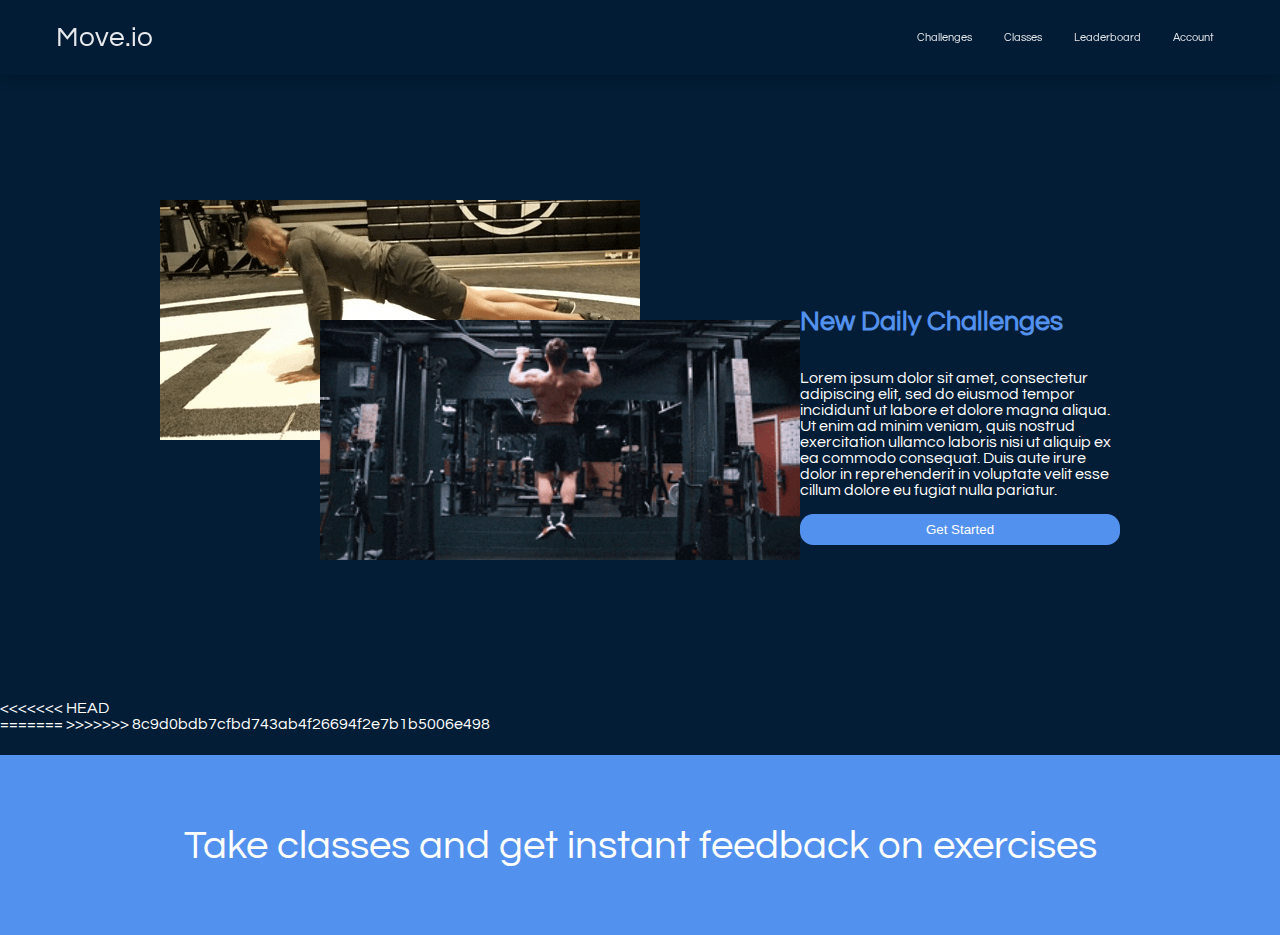
==== templates/page.html @ a09aa1d9 "merge" ====
<html>
  <head>
    <title>Sample app</title>
    <link
      ...
      href="{{ url_for('static', filename='stylesheets/style.css') }}"
    />
    <link rel="stylesheet" href="../static/styles/styles.css" />
    <script src="../static/move.js"></script>
    <link rel="preconnect" href="https://fonts.googleapis.com" />
    <link rel="preconnect" href="https://fonts.gstatic.com" crossorigin />
    <link
      href="https://fonts.googleapis.com/css2?family=Noto+Sans&family=Questrial&display=swap"
      rel="stylesheet"
    />
  </head>
  <body>
    <navbar>
      <ul id="logo-menu">
        <li id="moveio">Move.io</li>
      </ul>
      <ul id="menu-items">
        <li id="challenge_btn">Challenges</li>
        <li id="classes_btn">Classes</li>
        <li id="leaderboard_btn">Leaderboard</li>
        <li id="account_btn">Account</li>
      </ul>
    </navbar>
    <section id="hero" class="pages">
      <div id="demonstrations">
        <div id="demonstration"></div>
        <div id="demonstration2"></div>
      </div>
      <div id="description">
        <h1>New Daily Challenges</h1>
        <p>
          Lorem ipsum dolor sit amet, consectetur adipiscing elit, sed do
          eiusmod tempor incididunt ut labore et dolore magna aliqua. Ut enim ad
          minim veniam, quis nostrud exercitation ullamco laboris nisi ut
          aliquip ex ea commodo consequat. Duis aute irure dolor in
          reprehenderit in voluptate velit esse cillum dolore eu fugiat nulla
          pariatur.
        </p>
        <button id="start">Get Started</button>
      </div>
      <section id="transition-banner">
        Take classes and get instant feedback on exercises
      </section>
      <section id="featured"></section>
    </section>

    <section id="challenges" class="pages hidden">
      <div id="challenge_box" class="col-lg-8 offset-lg-2">
        <h1 class="mt-5">Daily Challenge Feb. 27 2022</h1>
        <img id="challenge_window" class="hero" src="" width="100%" />
      </div>
      <div id="inst"></div>
    </section>
<<<<<<< HEAD

    <section id="classes" class="pages hidden">
      <div id="squat" class="class-card">
        <div class="class-img"></div>
        <div class="class-desc">
          <h1>Squat</h1>
          <h4>25minutes</h4>
          <h4>
            8 sessions. Squats help build a strong foundation to any body.
          </h4>
        </div>
      </div>
      <div id="pushup" class="class-card">
        <div class="class-img"></div>
        <div class="class-desc">
          <h1>Squat</h1>
          <h4>25minutes</h4>
          <h4>
            8 sessions. Squats help build a strong foundation to any body.
          </h4>
        </div>
      </div>
    </section>
    <section id="classes" class="pages hidden"></section>
    <section id="squats">
      <div id="squats_box" class="col-lg-8 offset-lg-2 pages">
        <img
          id="squats_window"
          class="hero"
          src=""
          width="100%"
        />
      </div>
      <div id="inst2"></div>
    </section>
=======
    <section id="classes" class="pages hidden"></section>
>>>>>>> 8c9d0bdb7cfbd743ab4f26694f2e7b1b5006e498
    <section id="leaderboard" class="pages hidden">
      <div id="podium_area">
        <div id="bronze" class="podium"></div>
        <div id="gold" class="podium"></div>
        <div id="silver" class="podium"></div>
      </div>
    </section>
    <section id="account" class="pages hidden">
      <div id="profileCard">
        <div id="leftCard">
          <p class="name ans"><b>Welcome! Shawn Cho</b></p>
          <p class="title">Consequetive logins:</p>
          <p class="ans">2</p>
          <p class="title">Longest Streak:</p>
          <p class="ans">2</p>
          <p class="title">Favorite Exercise:</p>
          <p class="ans">Pushup</p>
        </div>
        <div id="rightCard">
          <p>Your Recent Pushup Numbers</p>
          <canvas id="myChart"></canvas>
        </div>
      </div>
    </section>
    <section id="login" class="pages hidden"></section>
  </body>
  <script src="https://cdn.jsdelivr.net/npm/chart.js"></script>
</html>
---- static/styles/styles.css ----
html {
  font-size: 8px;
  margin: 0px;
}

@media only screen and (min-width: 150px) {
  html {
    font-size: 6px;
  }
}

@media only screen and (min-width: 480px) {
  html {
    font-size: 10px;
  }
}

@media only screen and (min-width: 768px) {
  html {
    font-size: 14px;
  }
}

@media only screen and (min-width: 1024px) {
  html {
    font-size: 16px;
  }
}

@media only screen and (min-width: 1600px) {
  html {
    font-size: 21px;
  }
}

navbar {
  display: flex;
  align-items: center;
  background-color: #021d35;
  opacity: 0.9;
  box-shadow: 0px 3px 15px rgba(0, 0, 0, 0.2);
  font-size: 0.7em;
  position: fixed; /* Set the navbar to fixed position */
  width: 100%; /* Full width */
  padding-top: 0.8em;
  padding-bottom: 0.8em;
}

#moveio {
  font-size: 2.5em;
  text-decoration: none;
  color: white;
}

body {
  margin: 0px;
  font-family: "Questrial", sans-serif;
  background-color: #021d35;
  color: white;
}

#hero {
  width: 100%;
  display: flex;
  justify-content: space-evenly;

  height: 50vh;
  padding: 200px 0 50px 0;
  flex-wrap: wrap;
}

#description {
  padding: 10vh 0 10vh 0;
  width: 25vw;
  display: flex;
  flex-direction: column;
  justify-content: space-between;
}

#description h1 {
  font-size: 1.7em;
  color: #5391ee;
}

li {
  display: block;
  color: white;
  text-align: center;
  padding: 14px 16px;
  text-decoration: none;
  border-radius: 30px;
  transition: all 0.2s ease-in-out;
}

li:hover {
  background-color: #2f3e4b;
  color: white;
  cursor: pointer;
  transform: scale(1.1);
}

navbar li {
  float: left;
}

ul {
  list-style-type: none;
  margin: 0;
  overflow: hidden;
  width: 100%;
}

#menu-items {
  display: flex;
  justify-content: flex-end;
  flex-wrap: wrap;
  color: black;
  padding-right: 50px;
}

#demonstration {
  background-image: url(../images/pushup.gif);
  height: 15em;
  width: 30em;
  background-position: center;
  background-size: cover;
  background-repeat: no-repeat;
}

#demonstration2 {
  background-image: url(../images/pullup.gif);
  height: 15em;
  width: 30em;
  background-position: center;
  background-size: cover;
  background-repeat: no-repeat;
  position: absolute;
  left: 20em;
  top: 20em;
}

#start {
  background-color: #5391ee;
  color: white;
  border-style: none;
  width: 100%;
  border-radius: 1em;
  padding-top: 0.6em;
  padding-bottom: 0.6em;
  transition: all 0.2s ease-in-out;
}

#start:hover {
  transform: scale(1.3);
  cursor: pointer;
}

#transition-banner {
  background-color: #5391ee;
  width: 100%;
  height: 20vh;
  font-size: 2.5em;
  display: flex;
  justify-content: center;
  align-items: center;
  margin-top: 3em;
}

.hidden {
  display: none !important;
}

.pages {
  width: 100%;
  display: flex;
  justify-content: space-evenly;
  height: 100%;
}

.card {
  width: 25%;
  height: 30%; /* Set width of cards */
  border: 1px solid #ef9a9a; /* Set up Border */
  border-radius: 4px; /* Slightly Curve edges */
  overflow: hidden; /* Fixes the corners */
  display: flex; /* Children use Flexbox */
  flex-direction: column; /* Rotate Axis */
}

.card-header {
  color: #d32f2f;
  text-align: center;
  font-size: 12px;
  font-weight: 600;
  border-bottom: 1px solid #ef9a9a;
  background-color: #ffebee;
  padding: 5px 10px;
}

.card-main {
  display: flex; /* Children use Flexbox */
  flex-direction: column; /* Rotate Axis to Vertical */
  justify-content: center; /* Group Children in Center */
  align-items: center; /* Group Children in Center (+axis) */
  padding: 15px 0; /* Add padding to the top/bottom */
}

#podium_area {
  width: 80%;
  flex-direction: column;
}
.podium {
  width: 80%;
  height: 30%; /* Set width of cards */
  border: 1px solid #ef9a9a; /* Set up Border */
  border-radius: 4px; /* Slightly Curve edges */
  overflow: hidden; /* Fixes the corners */
  display: flex; /* Children use Flexbox */
  flex-direction: row; /* Rotate Axis */
  background-color: #021d35;
  justify-content: space-evenly;
}

.class-desc {
  font-size: 0.75em;
  padding: 1em;
}

.class-card {
  background: white;
  color: black;
  height: 40%;
  width: 20%;
  border: solid 1px grey;

  border-radius: 1em;
  transition: all 0.2s ease-in-out;
  margin: 1em;
  box-shadow: 0 4px 8px 0 rgba(0, 0, 0, 0.2), 0 6px 20px 0 rgba(0, 0, 0, 0.19);
}

.class-card:hover {
  transform: scale(1.3);
  cursor: pointer;
}

.name {
  font-size: 32;
}

.ans {
  color: rgb(255, 99, 132);
}

.title {
  font-size: 27;
  margin-bottom: 0px;
}

#classes {
  padding-top: 20vh;
  width: 75%;
  padding-left: 5em;
  padding-right: 5em;
  height: 100vh;
  align-self: center;
  flex-wrap: wrap;
  display: flex;
  justify-content: space-between;
  margin: auto;
}

.class-img {
  background-position: center;
  background-size: cover;
  background-repeat: no-repeat;
  width: 100%;
  height: 50%;
  border-radius: 1em;
}

#squat .class-img {
  background-image: url("https://experiencelife.lifetime.life/wp-content/uploads/2021/03/Pull-Ups-1280x720.jpg");
}

.col-lg-8,
.offset-lg-2 {
  align-self: center;
  text-align: center;
}

#challenge_window {
  border: solid 3px #5391ee;
}

#profileCard {
  display: flex;
  padding-top: 100px;
  width: 70%;
}

#rightCard {
  width: 110%;
}

#leftCard {
  display: flex;
  flex-direction: column;
  padding-right: 5%;
}

.instruction {
  display: flex;
  flex-direction: column;
  justify-content: center;
  height: 15em;
  width: 30em;
  background-position: center;
  background-size: cover;
  background-repeat: no-repeat;
  position: absolute;
  left: 20em;
  top: 20em;
}

.inst {
  align-self: center;
  text-align: center;
}

#ready-btn {
  display: block;
  color: white;
  text-align: center;
  padding: 14px 16px;
  text-decoration: none;
  border-radius: 30px;
  transition: all 0.2s ease-in-out;
}

#ready-btn:hover {
  background-color: #2f3e4b;
  color: white;
  cursor: pointer;
  transform: scale(1.1);
}

.inst-image {
  background-image: url("https://media.istockphoto.com/photos/beautiful-young-sports-lady-doing-push-ups-while-workout-at-home-picture-id1254996126?k=20&m=1254996126&s=612x612&w=0&h=rsKgWYDbSHmyNJ5h40FNtsMVOV-J9AWp8YzuTt-Y2X8=");
  background-position: center;
  background-size: cover;
  background-repeat: no-repeat;
  width: 600px;
  min-height: -webkit-fill-available;
  border-radius: 1em;
}
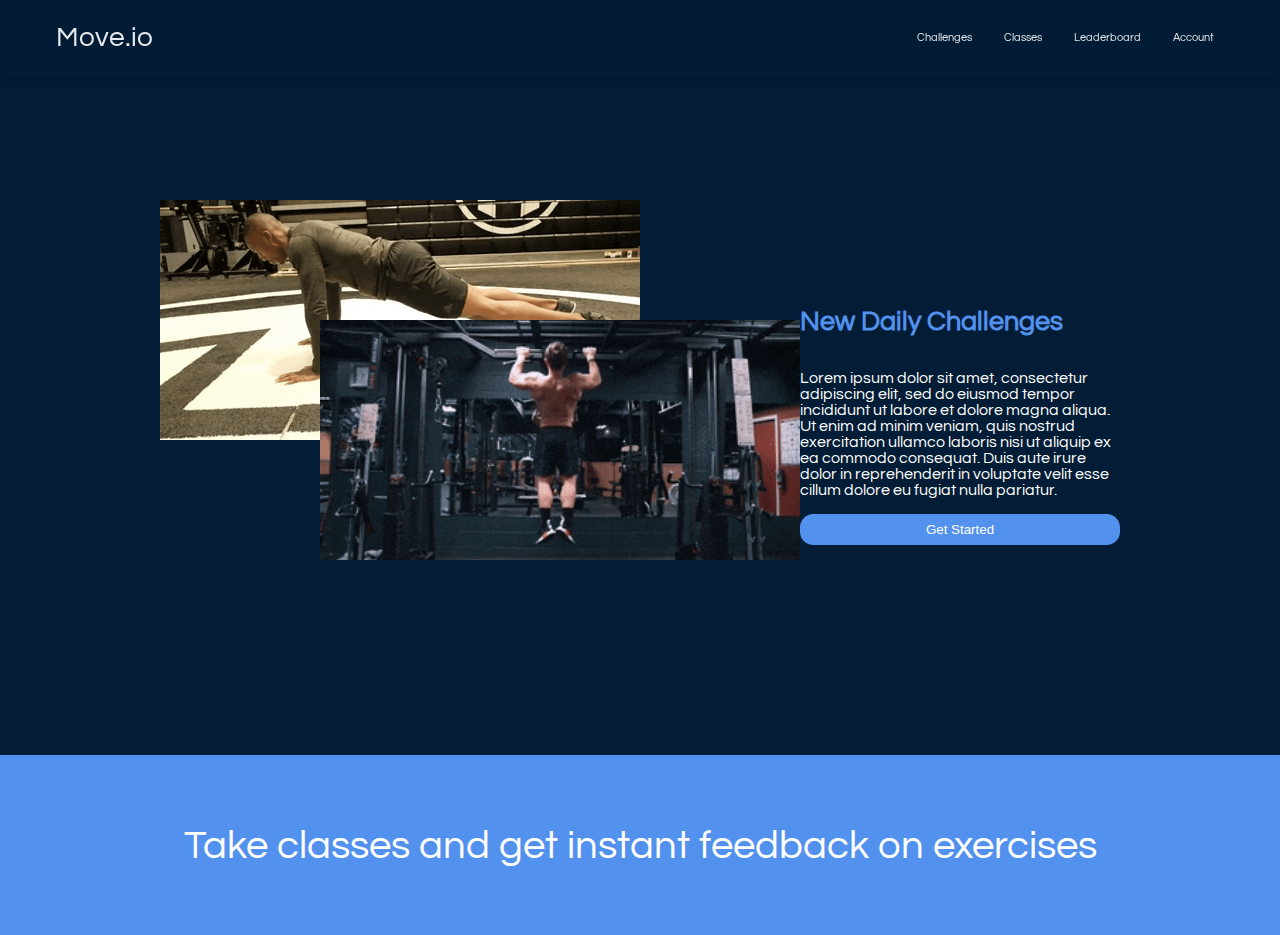
==== commit b02cf42f: "merge" ====
--- a/templates/page.html
+++ b/templates/page.html
@@ -56,7 +56,6 @@
       </div>
       <div id="inst"></div>
     </section>
-<<<<<<< HEAD
 
     <section id="classes" class="pages hidden">
       <div id="squat" class="class-card">
@@ -92,9 +91,6 @@
       </div>
       <div id="inst2"></div>
     </section>
-=======
-    <section id="classes" class="pages hidden"></section>
->>>>>>> 8c9d0bdb7cfbd743ab4f26694f2e7b1b5006e498
     <section id="leaderboard" class="pages hidden">
       <div id="podium_area">
         <div id="bronze" class="podium"></div>
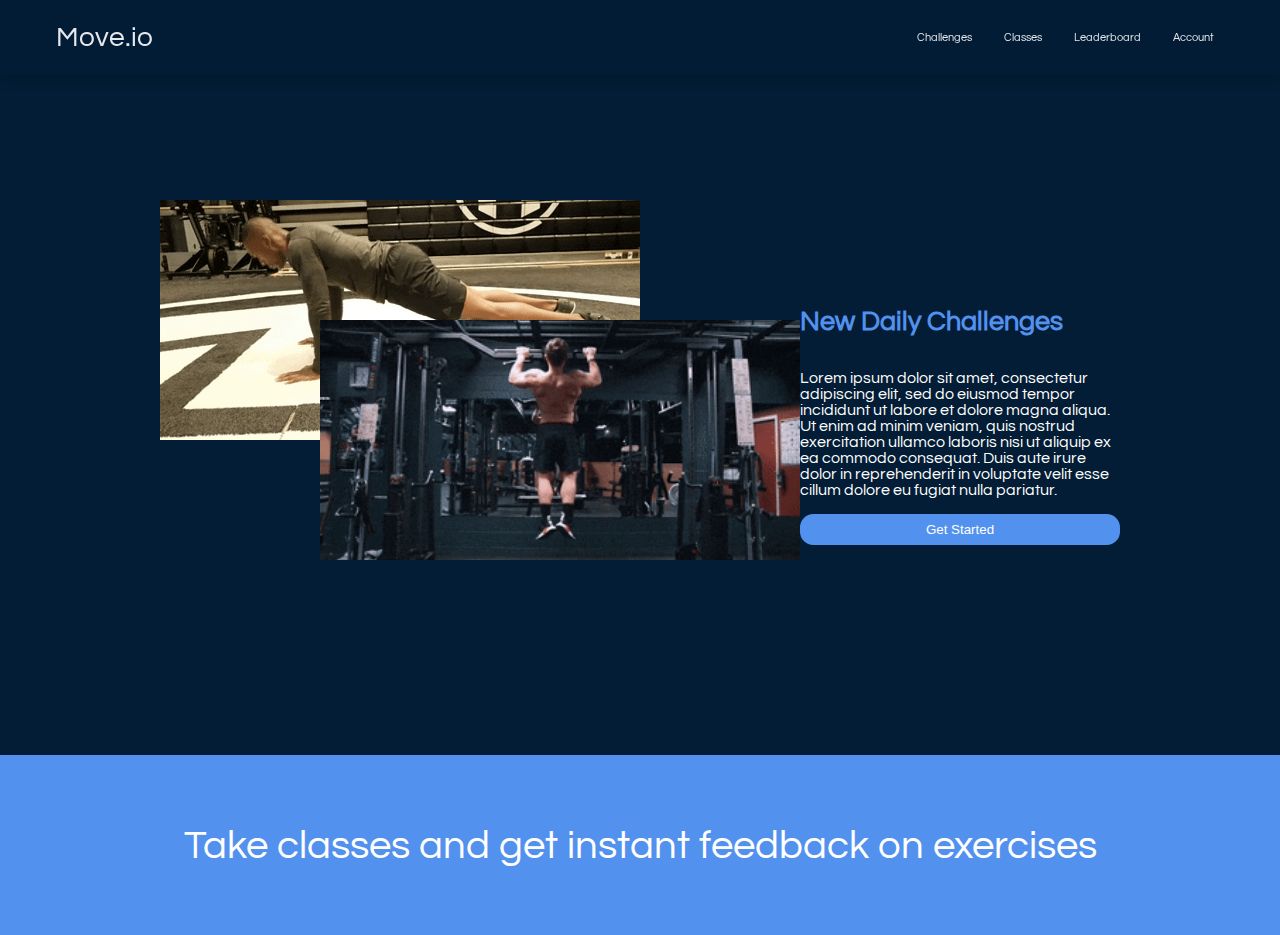
==== commit 70f60e6c: "leaderboard" ====
--- a/templates/page.html
+++ b/templates/page.html
@@ -56,47 +56,23 @@
       </div>
       <div id="inst"></div>
     </section>
-
-    <section id="classes" class="pages hidden">
-      <div id="squat" class="class-card">
-        <div class="class-img"></div>
-        <div class="class-desc">
-          <h1>Squat</h1>
-          <h4>25minutes</h4>
-          <h4>
-            8 sessions. Squats help build a strong foundation to any body.
-          </h4>
+    <section id="classes" class="pages hidden"></section>
+    <section id="leaderboard" class="pages hidden">
+      <div id="podium_area">
+        <div id="bronze" class="podium">
+          <h4>Shawn Cho</h4>
+          <p>25 Points</p>
+        </div>
+        <div id="gold" class="podium">
+          <h4>Sohshun</h4>
+          <p>27 Points</p>
+        </div>
+        <div id="silver" class="podium">
+          <h4>Woo Young</h4>
+          <p>26 Points</p>
         </div>
       </div>
-      <div id="pushup" class="class-card">
-        <div class="class-img"></div>
-        <div class="class-desc">
-          <h1>Squat</h1>
-          <h4>25minutes</h4>
-          <h4>
-            8 sessions. Squats help build a strong foundation to any body.
-          </h4>
-        </div>
-      </div>
-    </section>
-    <section id="classes" class="pages hidden"></section>
-    <section id="squats">
-      <div id="squats_box" class="col-lg-8 offset-lg-2 pages">
-        <img
-          id="squats_window"
-          class="hero"
-          src=""
-          width="100%"
-        />
-      </div>
-      <div id="inst2"></div>
-    </section>
-    <section id="leaderboard" class="pages hidden">
-      <div id="podium_area">
-        <div id="bronze" class="podium"></div>
-        <div id="gold" class="podium"></div>
-        <div id="silver" class="podium"></div>
-      </div>
+      <div id="chart_ranking"></div>
     </section>
     <section id="account" class="pages hidden">
       <div id="profileCard">
--- a/static/styles/styles.css
+++ b/static/styles/styles.css
@@ -177,50 +177,6 @@
   height: 100%;
 }
 
-.card {
-  width: 25%;
-  height: 30%; /* Set width of cards */
-  border: 1px solid #ef9a9a; /* Set up Border */
-  border-radius: 4px; /* Slightly Curve edges */
-  overflow: hidden; /* Fixes the corners */
-  display: flex; /* Children use Flexbox */
-  flex-direction: column; /* Rotate Axis */
-}
-
-.card-header {
-  color: #d32f2f;
-  text-align: center;
-  font-size: 12px;
-  font-weight: 600;
-  border-bottom: 1px solid #ef9a9a;
-  background-color: #ffebee;
-  padding: 5px 10px;
-}
-
-.card-main {
-  display: flex; /* Children use Flexbox */
-  flex-direction: column; /* Rotate Axis to Vertical */
-  justify-content: center; /* Group Children in Center */
-  align-items: center; /* Group Children in Center (+axis) */
-  padding: 15px 0; /* Add padding to the top/bottom */
-}
-
-#podium_area {
-  width: 80%;
-  flex-direction: column;
-}
-.podium {
-  width: 80%;
-  height: 30%; /* Set width of cards */
-  border: 1px solid #ef9a9a; /* Set up Border */
-  border-radius: 4px; /* Slightly Curve edges */
-  overflow: hidden; /* Fixes the corners */
-  display: flex; /* Children use Flexbox */
-  flex-direction: row; /* Rotate Axis */
-  background-color: #021d35;
-  justify-content: space-evenly;
-}
-
 .class-desc {
   font-size: 0.75em;
   padding: 1em;
@@ -354,3 +310,69 @@
   min-height: -webkit-fill-available;
   border-radius: 1em;
 }
+
+#bronze {
+  background-image: url("../images/bronze.png");
+  height: 30vh;
+}
+
+#silver {
+  background-image: url("../images/silver.png");
+  height: 40vh;
+}
+
+#gold {
+  background-image: url("../images/gold.png");
+  height: 50vh;
+}
+
+.podium {
+  background-position: center;
+  background-size: cover;
+  background-repeat: no-repeat;
+  width: 15vw;
+}
+
+#podium_area {
+  display: flex;
+  justify-content: space-evenly;
+  align-items: flex-end;
+  align-self: center;
+  width: 80vw;
+  padding-top: 430px;
+  padding-bottom: 60px;
+}
+
+#bronze,
+#silver,
+#gold {
+  display: flex;
+  flex-direction: column;
+  justify-content: end;
+  align-items: center;
+}
+
+#chart_ranking {
+  display: flex;
+  flex-direction: column;
+}
+
+.ranking {
+  display: flex;
+  justify-content: space-between;
+  border: solid 2px #536c92;
+  width: 50vw;
+  height: 7vh;
+  border-radius: 15px;
+  padding: 0 2em 0 2em;
+  margin-bottom: 0.5em;
+}
+
+#leaderboard {
+  display: flex;
+  flex-direction: column;
+}
+
+#chart_ranking {
+  align-items: center;
+}
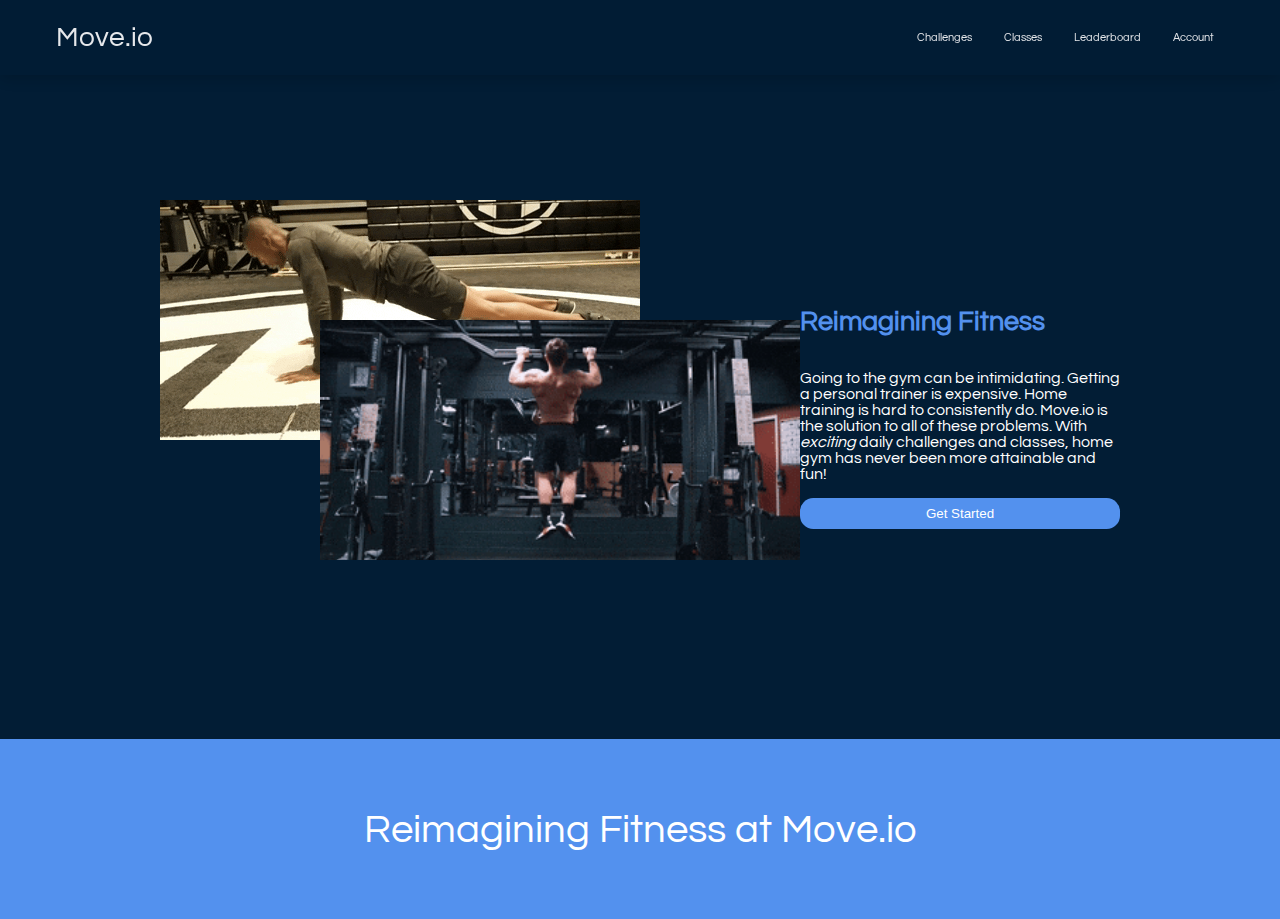
==== commit e302500e: "change text" ====
--- a/templates/page.html
+++ b/templates/page.html
@@ -32,19 +32,14 @@
         <div id="demonstration2"></div>
       </div>
       <div id="description">
-        <h1>New Daily Challenges</h1>
+        <h1>Reimagining Fitness</h1>
         <p>
-          Lorem ipsum dolor sit amet, consectetur adipiscing elit, sed do
-          eiusmod tempor incididunt ut labore et dolore magna aliqua. Ut enim ad
-          minim veniam, quis nostrud exercitation ullamco laboris nisi ut
-          aliquip ex ea commodo consequat. Duis aute irure dolor in
-          reprehenderit in voluptate velit esse cillum dolore eu fugiat nulla
-          pariatur.
+          Going to the gym can be intimidating. Getting a personal trainer is expensive. Home training is hard to consistently do. Move.io is the solution to all of these problems. With <em>exciting</em> daily challenges and classes, home gym has never been more attainable and fun!
         </p>
         <button id="start">Get Started</button>
       </div>
       <section id="transition-banner">
-        Take classes and get instant feedback on exercises
+        Reimagining Fitness at Move.io
       </section>
       <section id="featured"></section>
     </section>
@@ -56,7 +51,41 @@
       </div>
       <div id="inst"></div>
     </section>
+
+    <section id="classes" class="pages hidden">
+      <div id="squat" class="class-card">
+        <div class="class-img"></div>
+        <div class="class-desc">
+          <h1>Squat</h1>
+          <h4>25minutes</h4>
+          <h4>
+            8 sessions. Squats help build a strong foundation to any body.
+          </h4>
+        </div>
+      </div>
+      <div id="pushup" class="class-card">
+        <div class="class-img"></div>
+        <div class="class-desc">
+          <h1>Squat</h1>
+          <h4>25minutes</h4>
+          <h4>
+            8 sessions. Squats help build a strong foundation to any body.
+          </h4>
+        </div>
+      </div>
+    </section>
     <section id="classes" class="pages hidden"></section>
+    <section id="squats">
+      <div id="squats_box" class="col-lg-8 offset-lg-2 pages">
+        <img
+          id="squats_window"
+          class="hero"
+          src=""
+          width="100%"
+        />
+      </div>
+      <div id="inst2"></div>
+    </section>
     <section id="leaderboard" class="pages hidden">
       <div id="podium_area">
         <div id="bronze" class="podium">
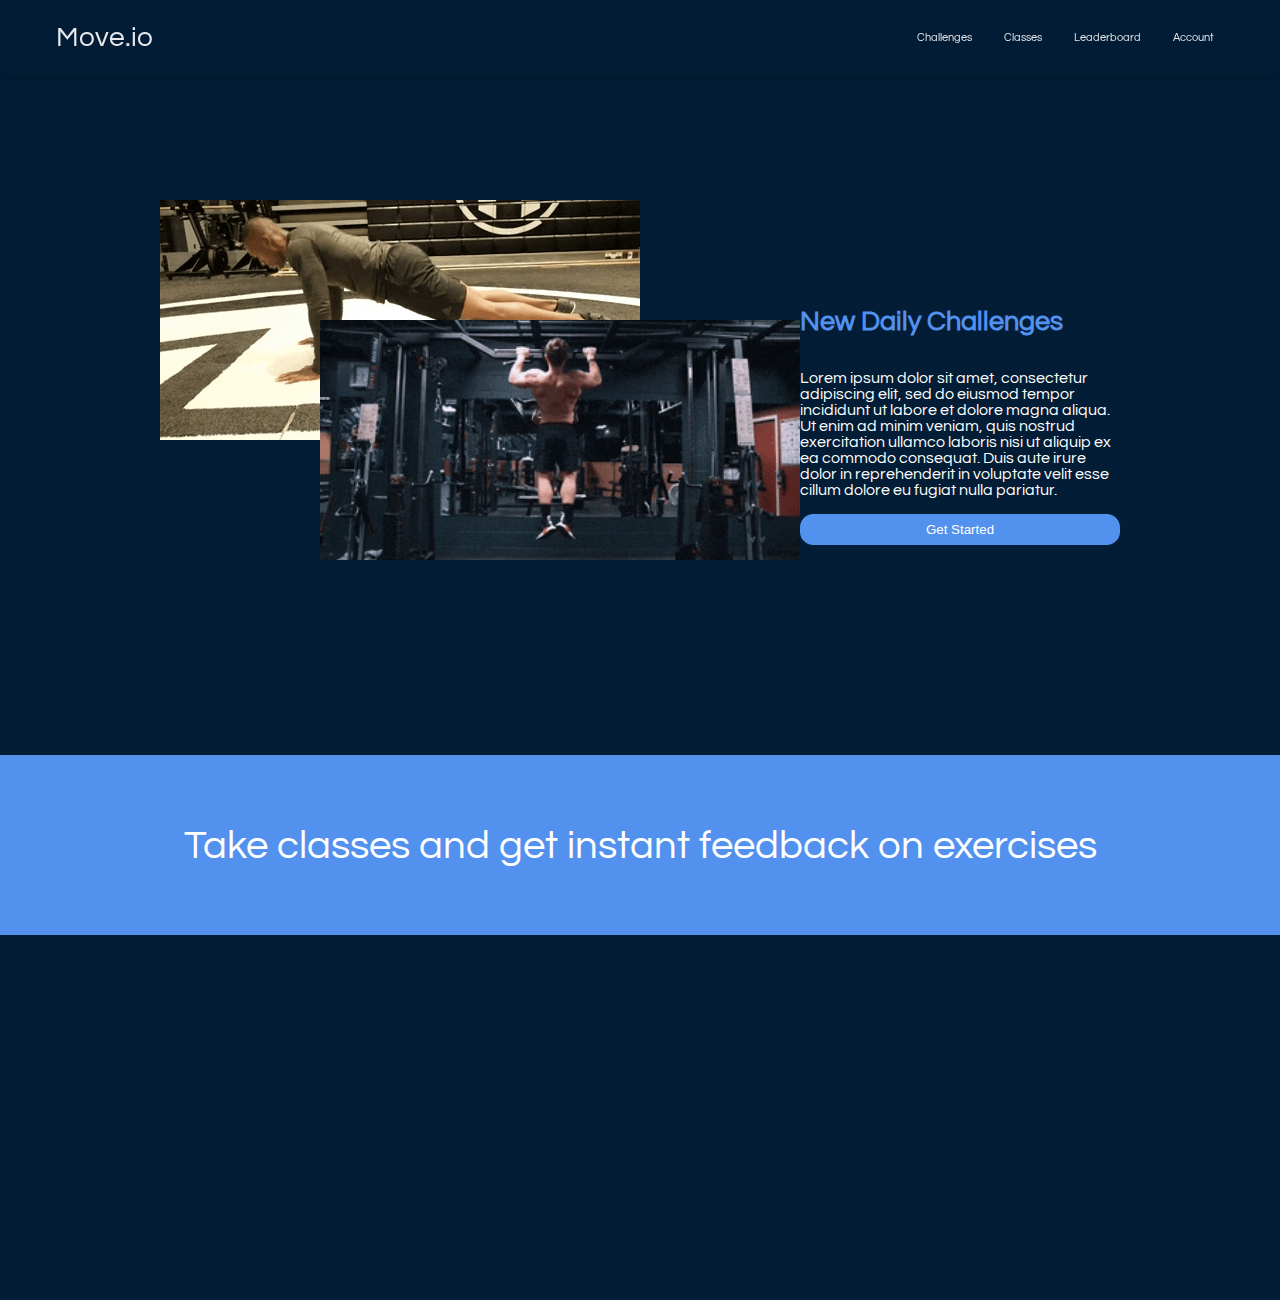
==== commit 7704ccc7: "saldkfjsadl" ====
--- a/templates/page.html
+++ b/templates/page.html
@@ -32,14 +32,19 @@
         <div id="demonstration2"></div>
       </div>
       <div id="description">
-        <h1>Reimagining Fitness</h1>
+        <h1>New Daily Challenges</h1>
         <p>
-          Going to the gym can be intimidating. Getting a personal trainer is expensive. Home training is hard to consistently do. Move.io is the solution to all of these problems. With <em>exciting</em> daily challenges and classes, home gym has never been more attainable and fun!
+          Lorem ipsum dolor sit amet, consectetur adipiscing elit, sed do
+          eiusmod tempor incididunt ut labore et dolore magna aliqua. Ut enim ad
+          minim veniam, quis nostrud exercitation ullamco laboris nisi ut
+          aliquip ex ea commodo consequat. Duis aute irure dolor in
+          reprehenderit in voluptate velit esse cillum dolore eu fugiat nulla
+          pariatur.
         </p>
         <button id="start">Get Started</button>
       </div>
       <section id="transition-banner">
-        Reimagining Fitness at Move.io
+        Take classes and get instant feedback on exercises
       </section>
       <section id="featured"></section>
     </section>
@@ -77,12 +82,7 @@
     <section id="classes" class="pages hidden"></section>
     <section id="squats">
       <div id="squats_box" class="col-lg-8 offset-lg-2 pages">
-        <img
-          id="squats_window"
-          class="hero"
-          src=""
-          width="100%"
-        />
+        <img id="squats_window" class="hero" src="" width="100%" />
       </div>
       <div id="inst2"></div>
     </section>
--- a/static/styles/styles.css
+++ b/static/styles/styles.css
@@ -239,6 +239,17 @@
   background-image: url("https://experiencelife.lifetime.life/wp-content/uploads/2021/03/Pull-Ups-1280x720.jpg");
 }
 
+#squats {
+  display: flex;
+  flex-direction: column;
+  align-items: center;
+}
+
+#challenge {
+  display: flex;
+  justify-content: center;
+}
+
 .col-lg-8,
 .offset-lg-2 {
   align-self: center;
@@ -249,6 +260,16 @@
   border: solid 3px #5391ee;
 }
 
+#inst,
+#inst2 {
+  padding-top: 15em;
+  display: flex;
+  flex-direction: column;
+  align-items: center;
+  width: 60vw;
+  height: 40vh;
+}
+
 #profileCard {
   display: flex;
   padding-top: 100px;
@@ -269,12 +290,11 @@
   display: flex;
   flex-direction: column;
   justify-content: center;
-  height: 15em;
+  height: 40em;
   width: 30em;
   background-position: center;
   background-size: cover;
   background-repeat: no-repeat;
-  position: absolute;
   left: 20em;
   top: 20em;
 }
@@ -286,6 +306,7 @@
 
 #ready-btn {
   display: block;
+  background-color: #5391ee;
   color: white;
   text-align: center;
   padding: 14px 16px;
@@ -295,18 +316,20 @@
 }
 
 #ready-btn:hover {
-  background-color: #2f3e4b;
-  color: white;
   cursor: pointer;
   transform: scale(1.1);
 }
 
+.instruction h1 {
+  text-align: center;
+}
+
 .inst-image {
   background-image: url("https://media.istockphoto.com/photos/beautiful-young-sports-lady-doing-push-ups-while-workout-at-home-picture-id1254996126?k=20&m=1254996126&s=612x612&w=0&h=rsKgWYDbSHmyNJ5h40FNtsMVOV-J9AWp8YzuTt-Y2X8=");
   background-position: center;
   background-size: cover;
   background-repeat: no-repeat;
-  width: 600px;
+  width: 100%;
   min-height: -webkit-fill-available;
   border-radius: 1em;
 }
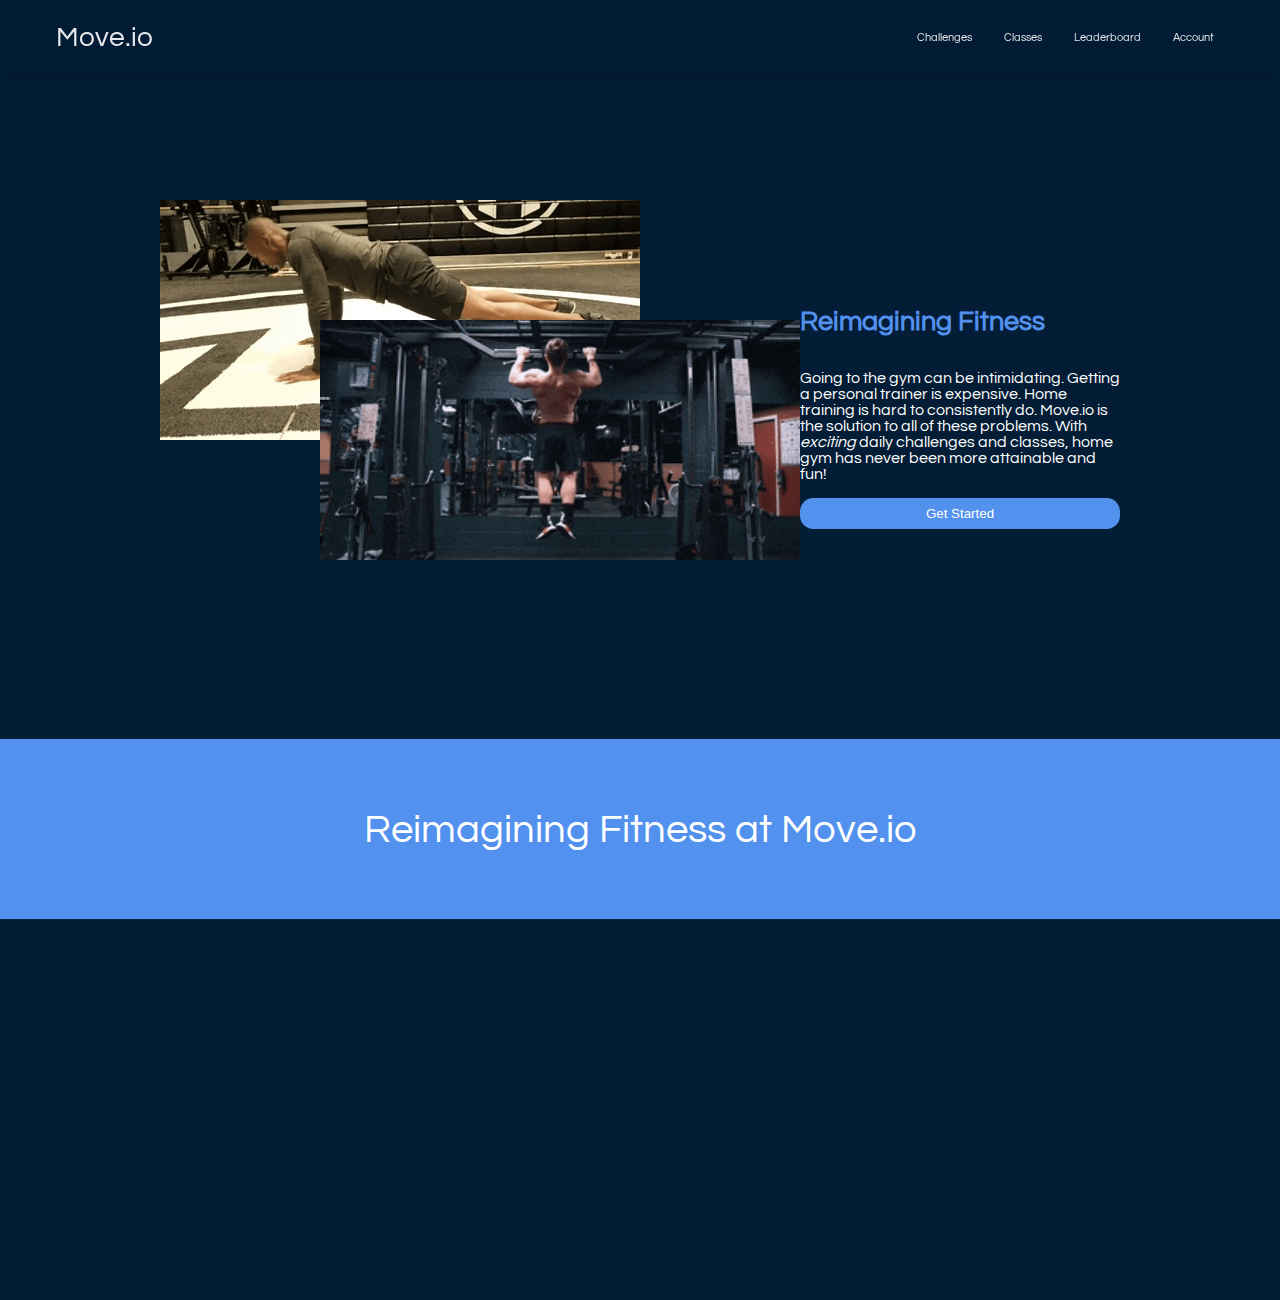
==== commit 5ff86a06: "asd" ====
--- a/templates/page.html
+++ b/templates/page.html
@@ -32,19 +32,14 @@
         <div id="demonstration2"></div>
       </div>
       <div id="description">
-        <h1>New Daily Challenges</h1>
+        <h1>Reimagining Fitness</h1>
         <p>
-          Lorem ipsum dolor sit amet, consectetur adipiscing elit, sed do
-          eiusmod tempor incididunt ut labore et dolore magna aliqua. Ut enim ad
-          minim veniam, quis nostrud exercitation ullamco laboris nisi ut
-          aliquip ex ea commodo consequat. Duis aute irure dolor in
-          reprehenderit in voluptate velit esse cillum dolore eu fugiat nulla
-          pariatur.
+          Going to the gym can be intimidating. Getting a personal trainer is expensive. Home training is hard to consistently do. Move.io is the solution to all of these problems. With <em>exciting</em> daily challenges and classes, home gym has never been more attainable and fun!
         </p>
         <button id="start">Get Started</button>
       </div>
       <section id="transition-banner">
-        Take classes and get instant feedback on exercises
+        Reimagining Fitness at Move.io
       </section>
       <section id="featured"></section>
     </section>
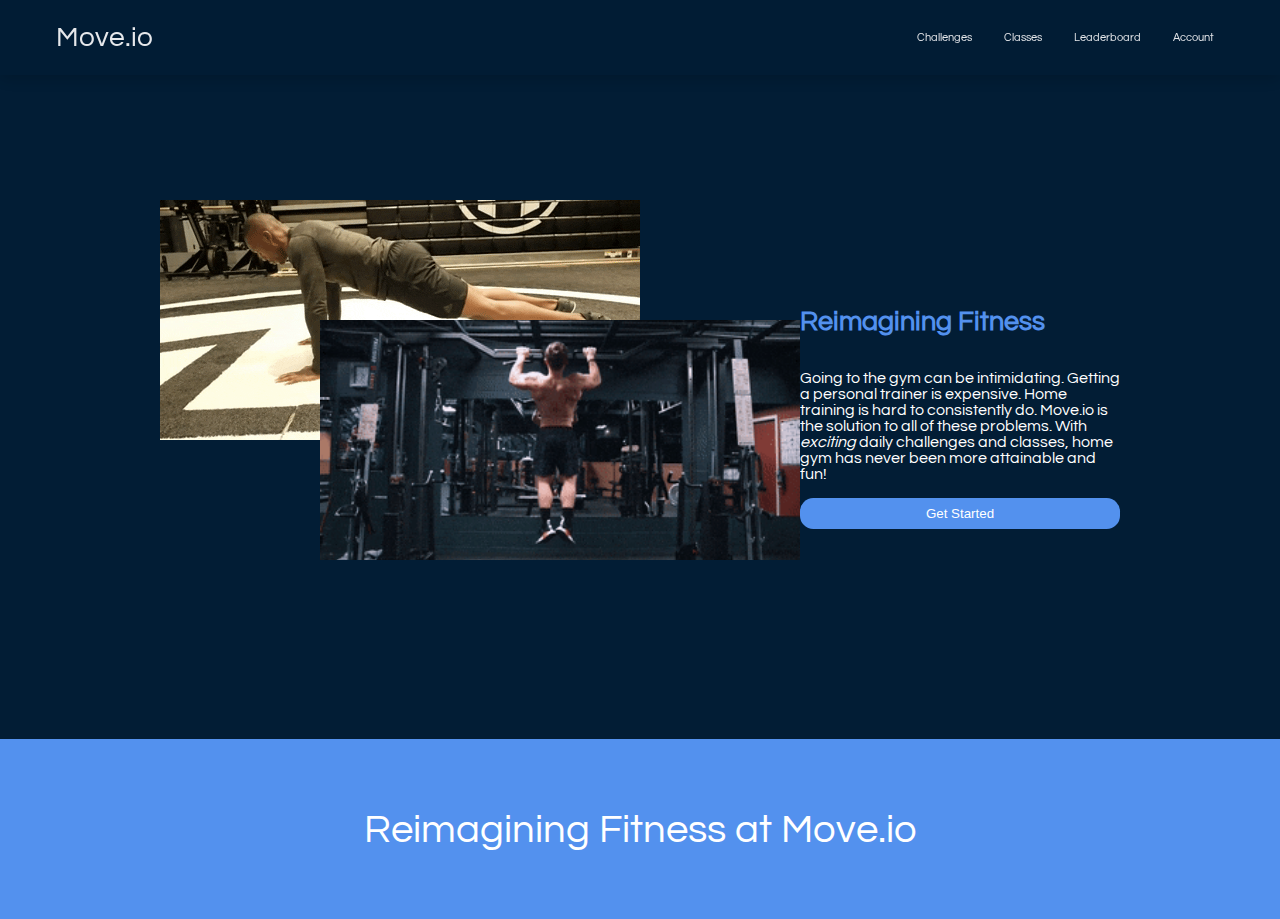
==== commit 9757f514: "asdffsad" ====
--- a/templates/page.html
+++ b/templates/page.html
@@ -34,13 +34,15 @@
       <div id="description">
         <h1>Reimagining Fitness</h1>
         <p>
-          Going to the gym can be intimidating. Getting a personal trainer is expensive. Home training is hard to consistently do. Move.io is the solution to all of these problems. With <em>exciting</em> daily challenges and classes, home gym has never been more attainable and fun!
+          Going to the gym can be intimidating. Getting a personal trainer is
+          expensive. Home training is hard to consistently do. Move.io is the
+          solution to all of these problems. With <em>exciting</em> daily
+          challenges and classes, home gym has never been more attainable and
+          fun!
         </p>
         <button id="start">Get Started</button>
       </div>
-      <section id="transition-banner">
-        Reimagining Fitness at Move.io
-      </section>
+      <section id="transition-banner">Reimagining Fitness at Move.io</section>
       <section id="featured"></section>
     </section>
 
@@ -75,7 +77,7 @@
       </div>
     </section>
     <section id="classes" class="pages hidden"></section>
-    <section id="squats">
+    <section id="squats" class="pages">
       <div id="squats_box" class="col-lg-8 offset-lg-2 pages">
         <img id="squats_window" class="hero" src="" width="100%" />
       </div>
--- a/static/styles/styles.css
+++ b/static/styles/styles.css
@@ -170,6 +170,11 @@
   display: none !important;
 }
 
+#squats_box {
+  width: auto;
+  height: auto;
+}
+
 .pages {
   width: 100%;
   display: flex;
@@ -240,6 +245,7 @@
 }
 
 #squats {
+  /* padding-top: 100px; */
   display: flex;
   flex-direction: column;
   align-items: center;
@@ -256,8 +262,16 @@
   text-align: center;
 }
 
-#challenge_window {
+#squats_window {
+  /* width: "1286px" !important;
+  height: "723.375px" !important; */
+  margin-top: 220px;
+}
+
+#challenge_window,
+#squats_window {
   border: solid 3px #5391ee;
+  max-width: 1286px;
 }
 
 #inst,
